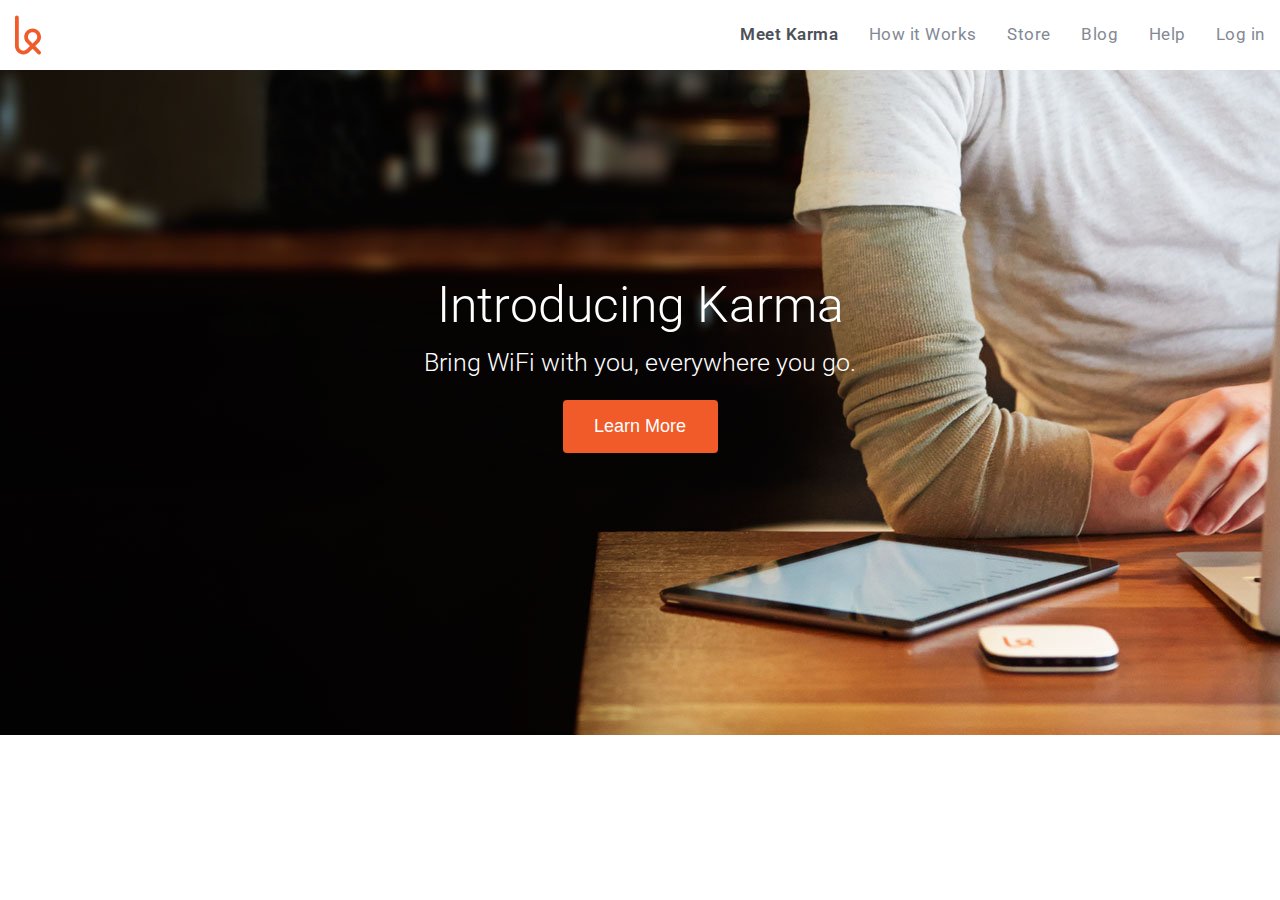
==== Intro to Frontend Web Development/Landing Page/index.html @ 8e96d615 "Landing Page Save" ====
<!DOCTYPE html>
<html lang="en">
<head>
	<meta charset="UTF-8">
	<title>Document</title>

	<link href='http://fonts.googleapis.com/css?family=Roboto:400,500,300' rel='stylesheet' type='text/css'>
	<link rel="stylesheet" href="css/style.css">
</head>
<body>
	<nav class="top-navigation">
		<div class="content">
			<ul class="links">
				<li class="active">Meet Karma</li>
				<li>How it Works</li>
				<li>Store</li>
				<li>Blog</li>
				<li>Help</li>
				<li>Log in</li>
			</ul>

			<img class="logo" src="images/karma-logo copy.svg" alt="Karma Logo Image">
		</div>
	</nav>

	<section class="introduction">
		<div class="content">
			<h1>Introducing Karma</h1>
			<h3>Bring WiFi with you, everywhere you go.</h3>
			
			<div class="buttons">
				<button>Learn More</button>
			</div>
		</div>
	</section>
</body>
</html>
---- Intro to Frontend Web Development/Landing Page/css/style.css ----
/**
 * Eric Meyer's Reset CSS v2.0 (http://meyerweb.com/eric/tools/css/reset/)
 * http://cssreset.com
 */
html, body, div, span, applet, object, iframe,
h1, h2, h3, h4, h5, h6, p, blockquote, pre,
a, abbr, acronym, address, big, cite, code,
del, dfn, em, img, ins, kbd, q, s, samp,
small, strike, strong, sub, sup, tt, var,
b, u, i, center,
dl, dt, dd, ol, ul, li,
fieldset, form, label, legend,
table, caption, tbody, tfoot, thead, tr, th, td,
article, aside, canvas, details, embed, 
figure, figcaption, footer, header, hgroup, 
menu, nav, output, ruby, section, summary,
time, mark, audio, video {
    margin: 0;
    padding: 0;
    border: 0;
    font-size: 100%;
    font: inherit;
    vertical-align: baseline;
    box-sizing: border-box;
}
/* HTML5 display-role reset for older browsers */
article, aside, details, figcaption, figure, 
footer, header, hgroup, menu, nav, section {
    display: block;
}

body {
    line-height: 1;
}

ol, ul {
    list-style: none;
}
/* End of Reset */

/* Start of Custom Styles */

body{
	font-family: 'Roboto', sans-serif;
	-webkit-font-smoothing: antialiased;
}

.content{
	margin: 0 auto;
	min-width: 37.5rem;
	padding: 0 .938rem;
}

/* Navigation Section */
.top-navigation{
	background-color: #fff;
	position: fixed;
	width: 100%;
}

.top-navigation .content{
	height: 4.375rem;
}

.top-navigation .logo {
    height: 70px;
    width: 26px;
}

.top-navigation .links{
	float: right;
	font-size: 1.04rem;
	color: #838994;
	margin-top: 1.7rem;
}

.top-navigation .links .active {
    color: #4c5058;
    font-weight: 600;
}

.top-navigation .links li{
	display: inline-block;
	margin-left: 1.653rem;
	letter-spacing: 0.03em;
}

.top-navigation .links li:hover{
	cursor: pointer;
	color: #333333;
}
/* End of Navigation Section */

/* Introduction Section */
.introduction{
	background-image: url('../images/first-background copy.jpg');
	background-position: center bottom;
	background-repeat: no-repeat;
	background-size: cover;
	height: 45.938rem;
	overflow: auto;
}

.introduction h1{
	margin-top: 17.5rem;
	font-size: 3.125rem;
}

.introduction h3{
	margin-top: 1.25rem;
	font-size: 1.563rem;
}

.introduction h1, .introduction h3{
	color: white;
	text-align: center;
	font-weight: 300;
}

.introduction .buttons{
	color: white;
	text-align: center;
	margin-top: 1.563rem;
}

.introduction .buttons button{
	width: 9.688rem;
	background-color: #f15a29;
	border-color: #f15a29;
	text-shadow: none;
	border-style: none;
	border-radius: 4px;
	padding: 1rem 1.5rem;
	color: white;
	font-size: 1.125rem;
}

.introduction .buttons button:hover{
	cursor: pointer;
	background-color: #d9400e;
	border-color: #cf3d0e;
}
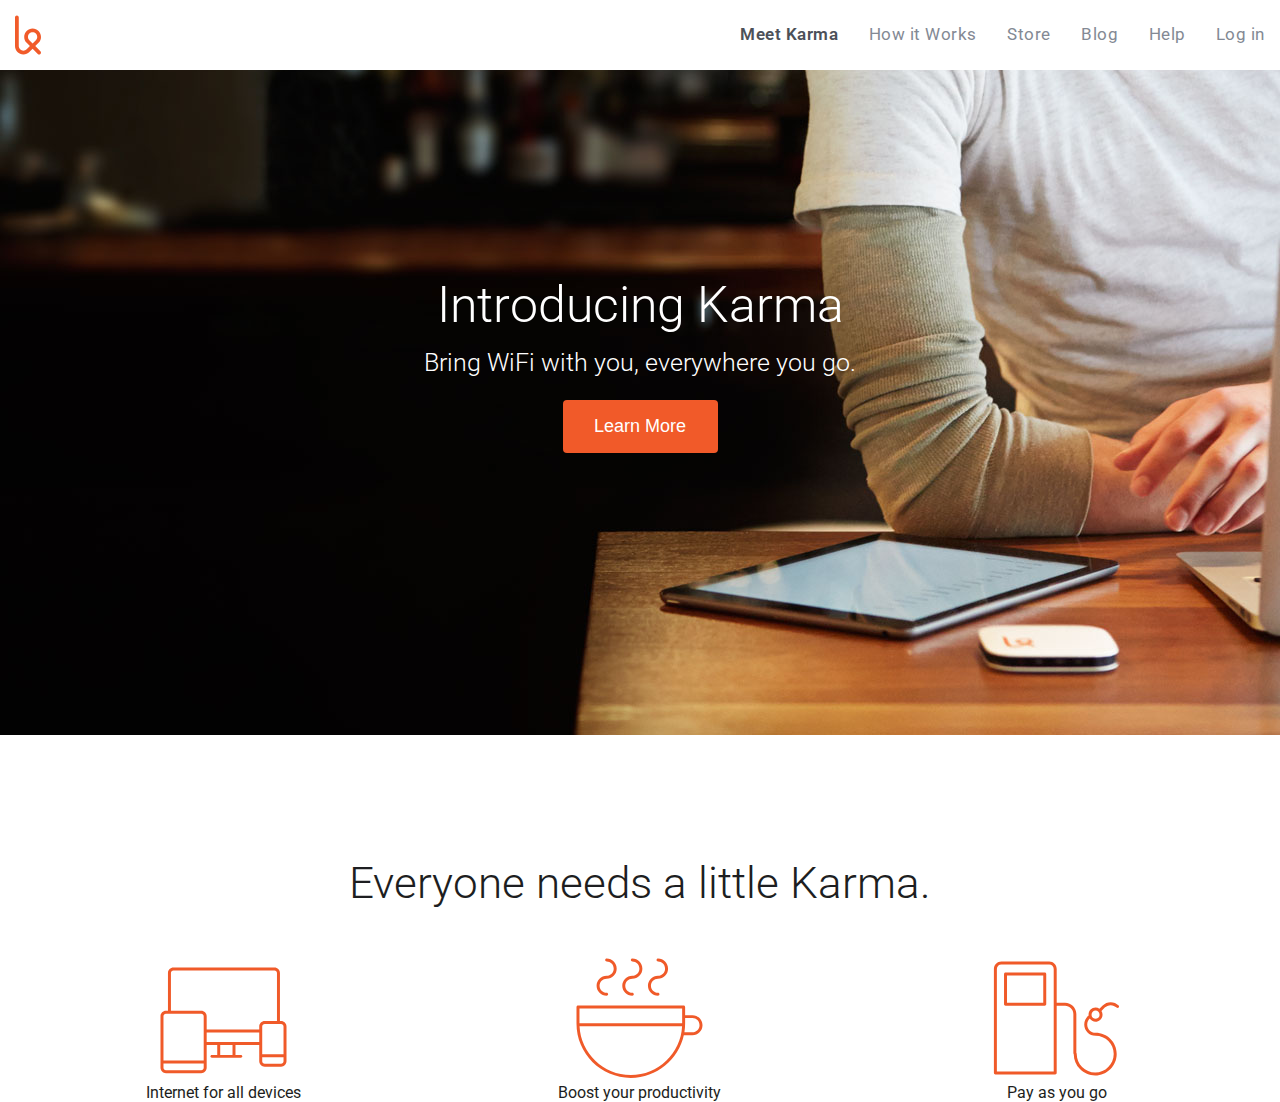
==== commit fbb06806: "Landing Page Save 2" ====
--- a/Intro to Frontend Web Development/Landing Page/index.html
+++ b/Intro to Frontend Web Development/Landing Page/index.html
@@ -2,7 +2,7 @@
 <html lang="en">
 <head>
 	<meta charset="UTF-8">
-	<title>Document</title>
+	<title>Karma</title>
 
 	<link href='http://fonts.googleapis.com/css?family=Roboto:400,500,300' rel='stylesheet' type='text/css'>
 	<link rel="stylesheet" href="css/style.css">
@@ -19,7 +19,7 @@
 				<li>Log in</li>
 			</ul>
 
-			<img class="logo" src="images/karma-logo copy.svg" alt="Karma Logo Image">
+			<img class="logo" src="images/karma-logo.svg" alt="Karma Logo Image">
 		</div>
 	</nav>
 
@@ -27,11 +27,37 @@
 		<div class="content">
 			<h1>Introducing Karma</h1>
 			<h3>Bring WiFi with you, everywhere you go.</h3>
-			
+
 			<div class="buttons">
 				<button>Learn More</button>
 			</div>
 		</div>
 	</section>
+
+	<section class="cases">
+		<div class="content">
+			<h2>Everyone needs a little Karma.</h2>
+			<ul class="devices">
+				<li>
+					<img src="images/icon-devices.svg">
+					<div class="caption">
+						<h3>Internet for all devices</h3>
+					</div>
+				</li>
+				<li>
+					<img src="images/icon-coffee.svg"> 
+					<div class="caption">
+						<h3>Boost your productivity</h3>
+					</div>
+				</li>
+				<li>
+					<img src="images/icon-refill.svg">
+					<div class="caption">
+						<h3>Pay as you go</h3>
+					</div>
+				</li>
+			</ul>
+		</div>
+	</section>
 </body>
 </html>--- a/Intro to Frontend Web Development/Landing Page/css/style.css
+++ b/Intro to Frontend Web Development/Landing Page/css/style.css
@@ -48,6 +48,7 @@
 .content{
 	margin: 0 auto;
 	min-width: 37.5rem;
+	widows: 60%;
 	padding: 0 .938rem;
 }
 
@@ -93,7 +94,7 @@
 
 /* Introduction Section */
 .introduction{
-	background-image: url('../images/first-background copy.jpg');
+	background-image: url('../images/first-background.jpg');
 	background-position: center bottom;
 	background-repeat: no-repeat;
 	background-size: cover;
@@ -139,4 +140,34 @@
 	cursor: pointer;
 	background-color: #d9400e;
 	border-color: #cf3d0e;
+}
+/* Introduction Section End*/
+
+/* Case Section */
+
+.cases h2{
+	font-size: 2.75rem;
+	margin: 1.625rem 0 3.125rem;
+	font-weight: 300;
+}
+
+.cases .content{
+	margin-top: 7.875rem;
+	padding: none;
+	color: #1d1e21;
+	text-align: center;
+}
+
+.cases .devices{
+	display: flex;
+}
+
+.cases .devices li{
+	width: 33.3333333%;
+	display: inline-block;
+}
+
+.cases .devices img{
+	height: 127px;
+	widows: 127px;
 }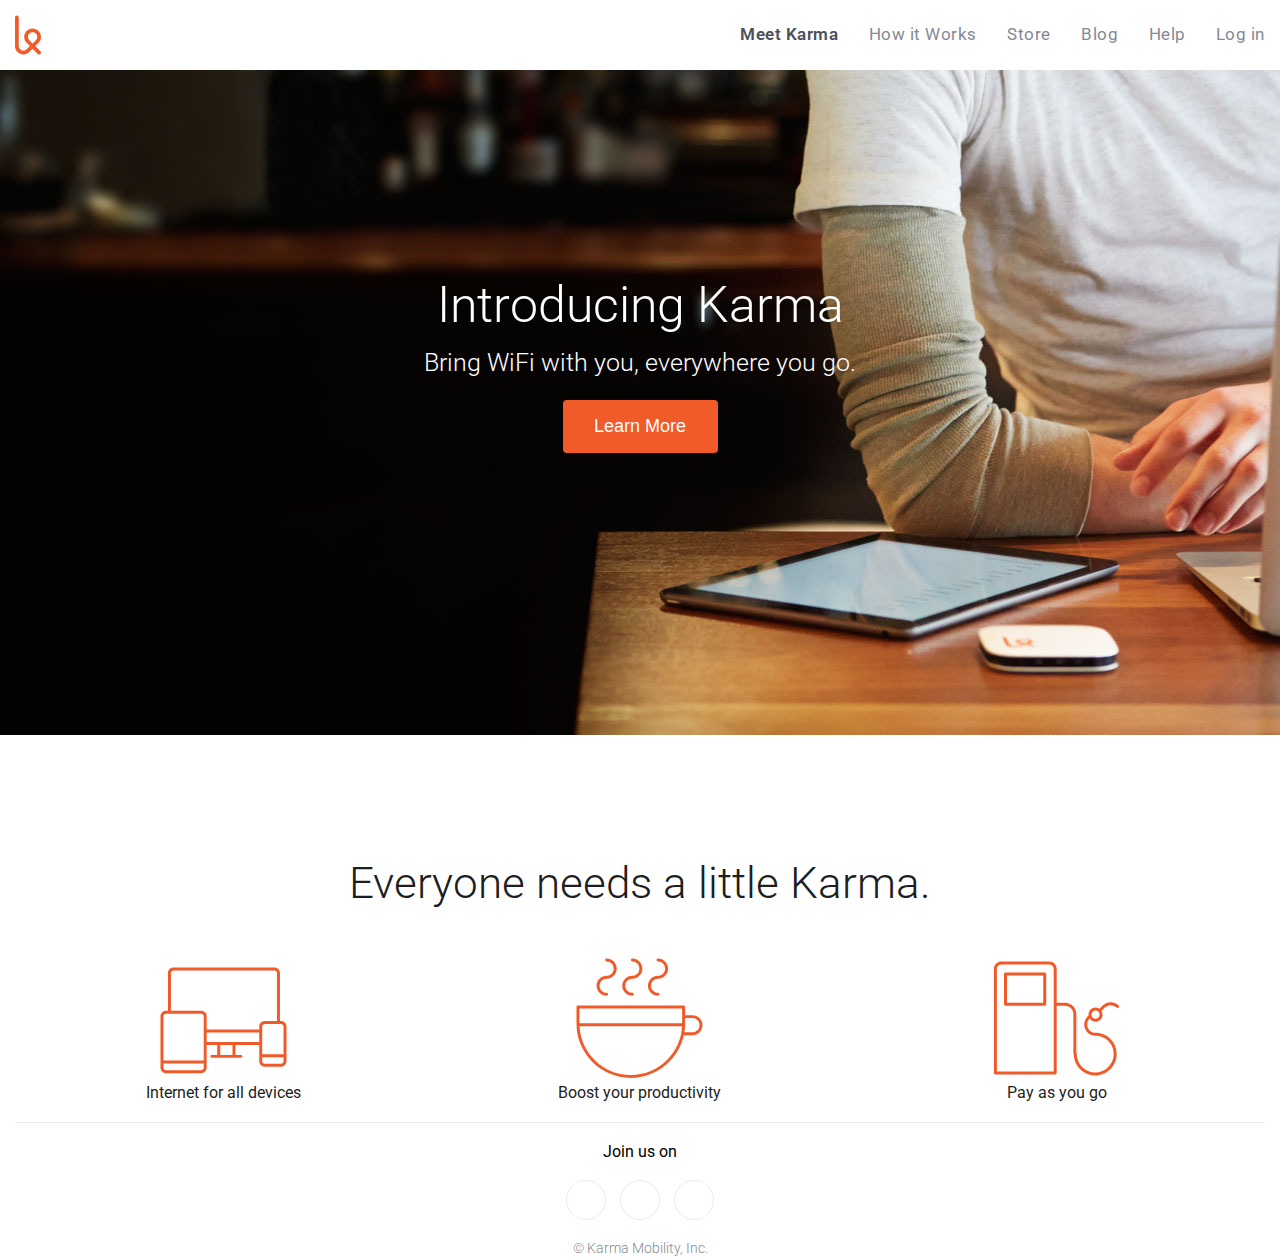
==== commit 05b7f4ef: "Landing Page Save 3" ====
--- a/Intro to Frontend Web Development/Landing Page/index.html
+++ b/Intro to Frontend Web Development/Landing Page/index.html
@@ -3,8 +3,11 @@
 <head>
 	<meta charset="UTF-8">
 	<title>Karma</title>
+	<link rel="shortcut icon" type="image/x-icon"  href="images/favicon.ico">
 
-	<link href='http://fonts.googleapis.com/css?family=Roboto:400,500,300' rel='stylesheet' type='text/css'>
+	<link href='https://fonts.googleapis.com/css?family=Roboto:400,500,300' rel='stylesheet' type='text/css'>
+	<!-- <link href="//maxcdn.bootstrapcdn.com/font-awesome/4.2.0/css/font-awesome.min.css" rel="stylesheet"> -->
+	<link href="css/font-awesome.min.css" rel="stylesheet">
 	<link rel="stylesheet" href="css/style.css">
 </head>
 <body>
@@ -59,5 +62,25 @@
 			</ul>
 		</div>
 	</section>
+
+	<footer class="social">
+	    <div class="content">
+	    	<hr>
+	    	<h5>Join us on</h5>
+	        <ul class="icons">
+	            <li>
+	                <i class="fa fa-twitter"></i>
+	            </li>
+	            <li>
+	                <i class="fa fa-facebook"></i>
+	            </li>
+	            <li>
+	                <i class="fa fa-instagram"></i>
+	            </li>
+	        </ul>
+
+	        <span class="copy">&copy; Karma Mobility, Inc.</span>
+	    </div>
+	</footer>
 </body>
 </html>--- a/Intro to Frontend Web Development/Landing Page/css/style.css
+++ b/Intro to Frontend Web Development/Landing Page/css/style.css
@@ -48,7 +48,6 @@
 .content{
 	margin: 0 auto;
 	min-width: 37.5rem;
-	widows: 60%;
 	padding: 0 .938rem;
 }
 
@@ -57,6 +56,7 @@
 	background-color: #fff;
 	position: fixed;
 	width: 100%;
+	z z-index: 9999;
 }
 
 .top-navigation .content{
@@ -170,4 +170,35 @@
 .cases .devices img{
 	height: 127px;
 	widows: 127px;
+}
+
+/* Case Section End 
+
+/* Footer */
+
+.social hr{
+	border: 0;
+	border-top: 1px solid #eaebec;
+	margin: 1.313rem 0;
+}
+
+.social .content{
+	text-align: center;
+}
+
+.social .icons li{
+	border-radius: 1.25rem;
+	width: 2.5rem;
+	height: 2.5rem;
+	display: inline-block;
+	margin: 1.25rem 5px;
+	border: 1px solid #eaebec;
+	padding: 0.625rem 0;
+	text-align: center;
+}
+
+.social .copy{
+	font-size: 0.9rem;
+	font-weight: 300;
+	color: #838994;
 }